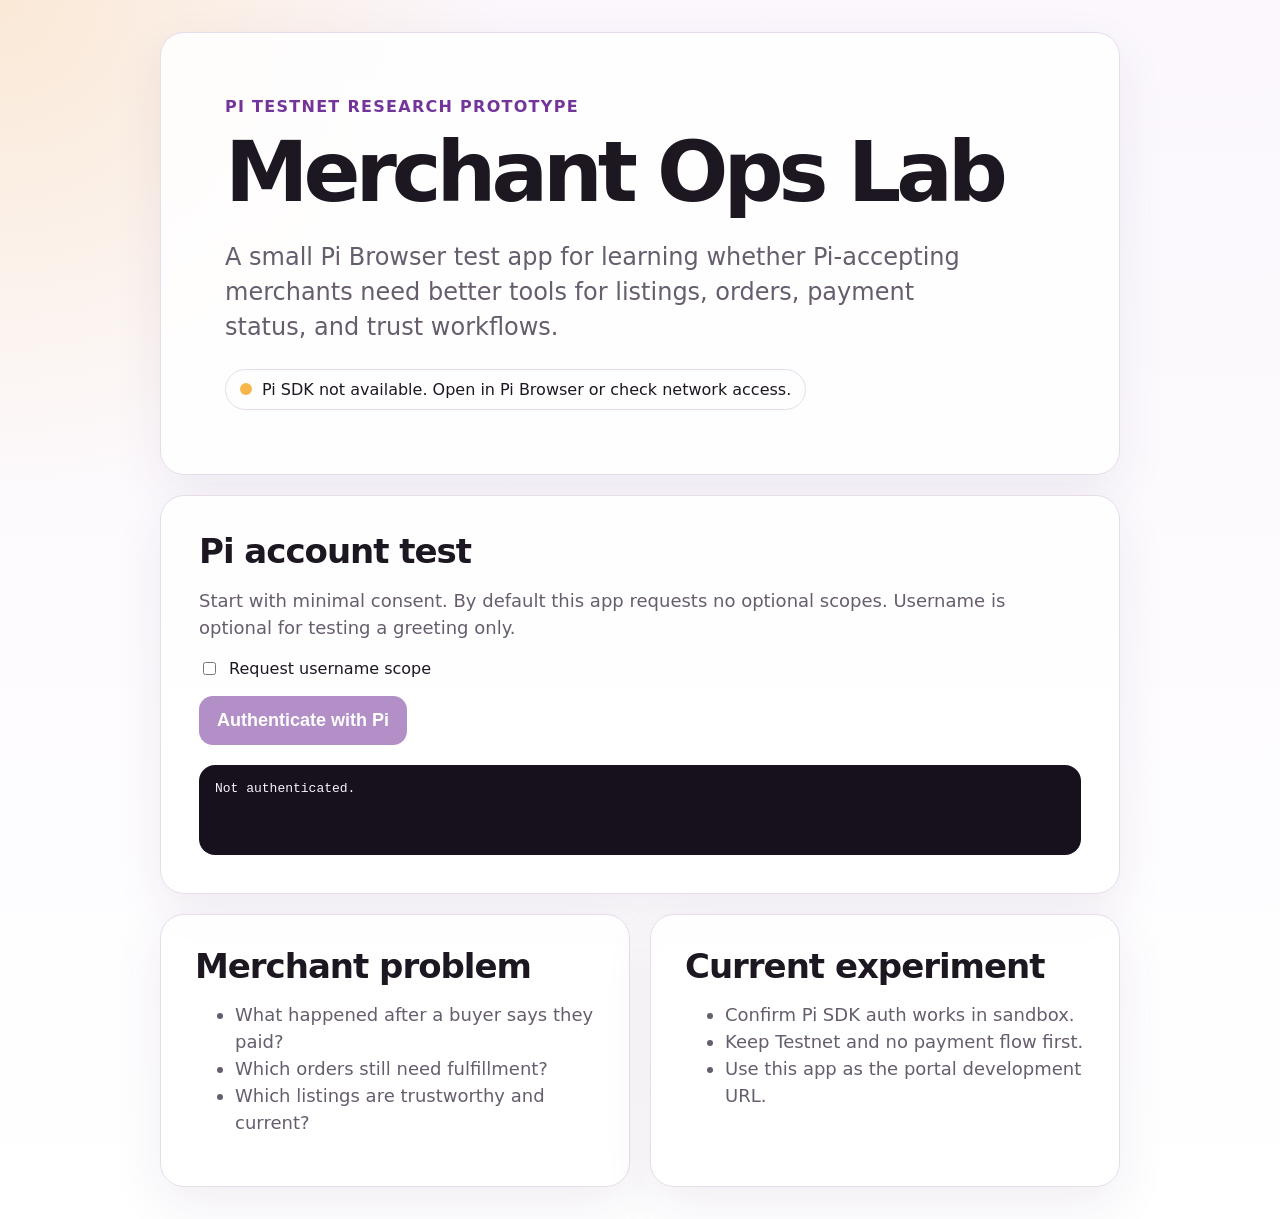
==== index.html @ c4451fe1 "Deploy Merchant Ops Lab shell" ====
<!doctype html>
<html lang="en">
  <head>
    <meta charset="utf-8" />
    <meta name="viewport" content="width=device-width, initial-scale=1" />
    <title>Merchant Ops Lab</title>
    <link rel="stylesheet" href="./styles.css" />
    <script src="https://sdk.minepi.com/pi-sdk.js"></script>
    <script type="module" src="./app.js"></script>
  </head>
  <body>
    <main class="shell">
      <section class="hero">
        <p class="eyebrow">Pi Testnet research prototype</p>
        <h1>Merchant Ops Lab</h1>
        <p class="lead">
          A small Pi Browser test app for learning whether Pi-accepting merchants need better tools for listings,
          orders, payment status, and trust workflows.
        </p>
        <div class="status-card" aria-live="polite">
          <span class="status-dot" id="sdk-status-dot"></span>
          <span id="sdk-status">Checking Pi SDK...</span>
        </div>
      </section>

      <section class="panel">
        <h2>Pi account test</h2>
        <p>
          Start with minimal consent. By default this app requests no optional scopes. Username is optional for testing
          a greeting only.
        </p>

        <label class="checkbox-row">
          <input id="username-scope" type="checkbox" />
          Request username scope
        </label>

        <button id="auth-button" type="button">Authenticate with Pi</button>

        <pre id="auth-result" class="result" aria-live="polite">Not authenticated.</pre>
      </section>

      <section class="grid">
        <article>
          <h2>Merchant problem</h2>
          <ul>
            <li>What happened after a buyer says they paid?</li>
            <li>Which orders still need fulfillment?</li>
            <li>Which listings are trustworthy and current?</li>
          </ul>
        </article>

        <article>
          <h2>Current experiment</h2>
          <ul>
            <li>Confirm Pi SDK auth works in sandbox.</li>
            <li>Keep Testnet and no payment flow first.</li>
            <li>Use this app as the portal development URL.</li>
          </ul>
        </article>
      </section>
    </main>
  </body>
</html>
---- styles.css ----
:root {
  color-scheme: light;
  --purple: #74359a;
  --purple-dark: #4d206b;
  --gold: #f7b64b;
  --ink: #1d1722;
  --muted: #665d6d;
  --line: #e6dceb;
  --surface: #ffffff;
  --bg: #fbf7fd;
}

* {
  box-sizing: border-box;
}

body {
  margin: 0;
  background:
    radial-gradient(circle at top left, rgba(247, 182, 75, 0.22), transparent 32rem),
    linear-gradient(180deg, var(--bg), #ffffff);
  color: var(--ink);
  font-family: Inter, ui-sans-serif, system-ui, -apple-system, BlinkMacSystemFont, "Segoe UI", sans-serif;
}

.shell {
  width: min(960px, calc(100% - 32px));
  margin: 0 auto;
  padding: 32px 0;
}

.hero,
.panel,
.grid article {
  background: rgba(255, 255, 255, 0.88);
  border: 1px solid var(--line);
  border-radius: 24px;
  box-shadow: 0 18px 50px rgba(77, 32, 107, 0.08);
}

.hero {
  padding: clamp(28px, 6vw, 64px);
}

.eyebrow {
  color: var(--purple);
  font-weight: 700;
  letter-spacing: 0.08em;
  margin: 0 0 12px;
  text-transform: uppercase;
}

h1,
h2 {
  line-height: 1.05;
  margin: 0;
}

h1 {
  font-size: clamp(44px, 9vw, 84px);
  letter-spacing: -0.06em;
}

h2 {
  font-size: clamp(24px, 4vw, 34px);
  letter-spacing: -0.03em;
}

.lead {
  color: var(--muted);
  font-size: clamp(18px, 3vw, 24px);
  line-height: 1.45;
  max-width: 760px;
}

.status-card {
  align-items: center;
  border: 1px solid var(--line);
  border-radius: 999px;
  display: inline-flex;
  gap: 10px;
  padding: 10px 14px;
}

.status-dot {
  background: #aaa;
  border-radius: 999px;
  display: inline-block;
  height: 12px;
  width: 12px;
}

.status-dot.ok {
  background: #28a745;
}

.status-dot.warn {
  background: var(--gold);
}

.panel {
  margin-top: 20px;
  padding: clamp(22px, 5vw, 38px);
}

.panel p,
.grid li {
  color: var(--muted);
  font-size: 18px;
  line-height: 1.5;
}

.checkbox-row {
  align-items: center;
  display: flex;
  gap: 10px;
  margin: 18px 0;
}

button {
  background: var(--purple);
  border: 0;
  border-radius: 14px;
  color: white;
  cursor: pointer;
  font-size: 18px;
  font-weight: 700;
  padding: 14px 18px;
}

button:disabled {
  cursor: not-allowed;
  opacity: 0.55;
}

.result {
  background: #17111d;
  border-radius: 16px;
  color: #f8f3ff;
  margin: 20px 0 0;
  min-height: 90px;
  overflow: auto;
  padding: 16px;
  white-space: pre-wrap;
}

.grid {
  display: grid;
  gap: 20px;
  grid-template-columns: repeat(2, minmax(0, 1fr));
  margin-top: 20px;
}

.grid article {
  padding: clamp(22px, 5vw, 34px);
}

@media (max-width: 720px) {
  .grid {
    grid-template-columns: 1fr;
  }
}
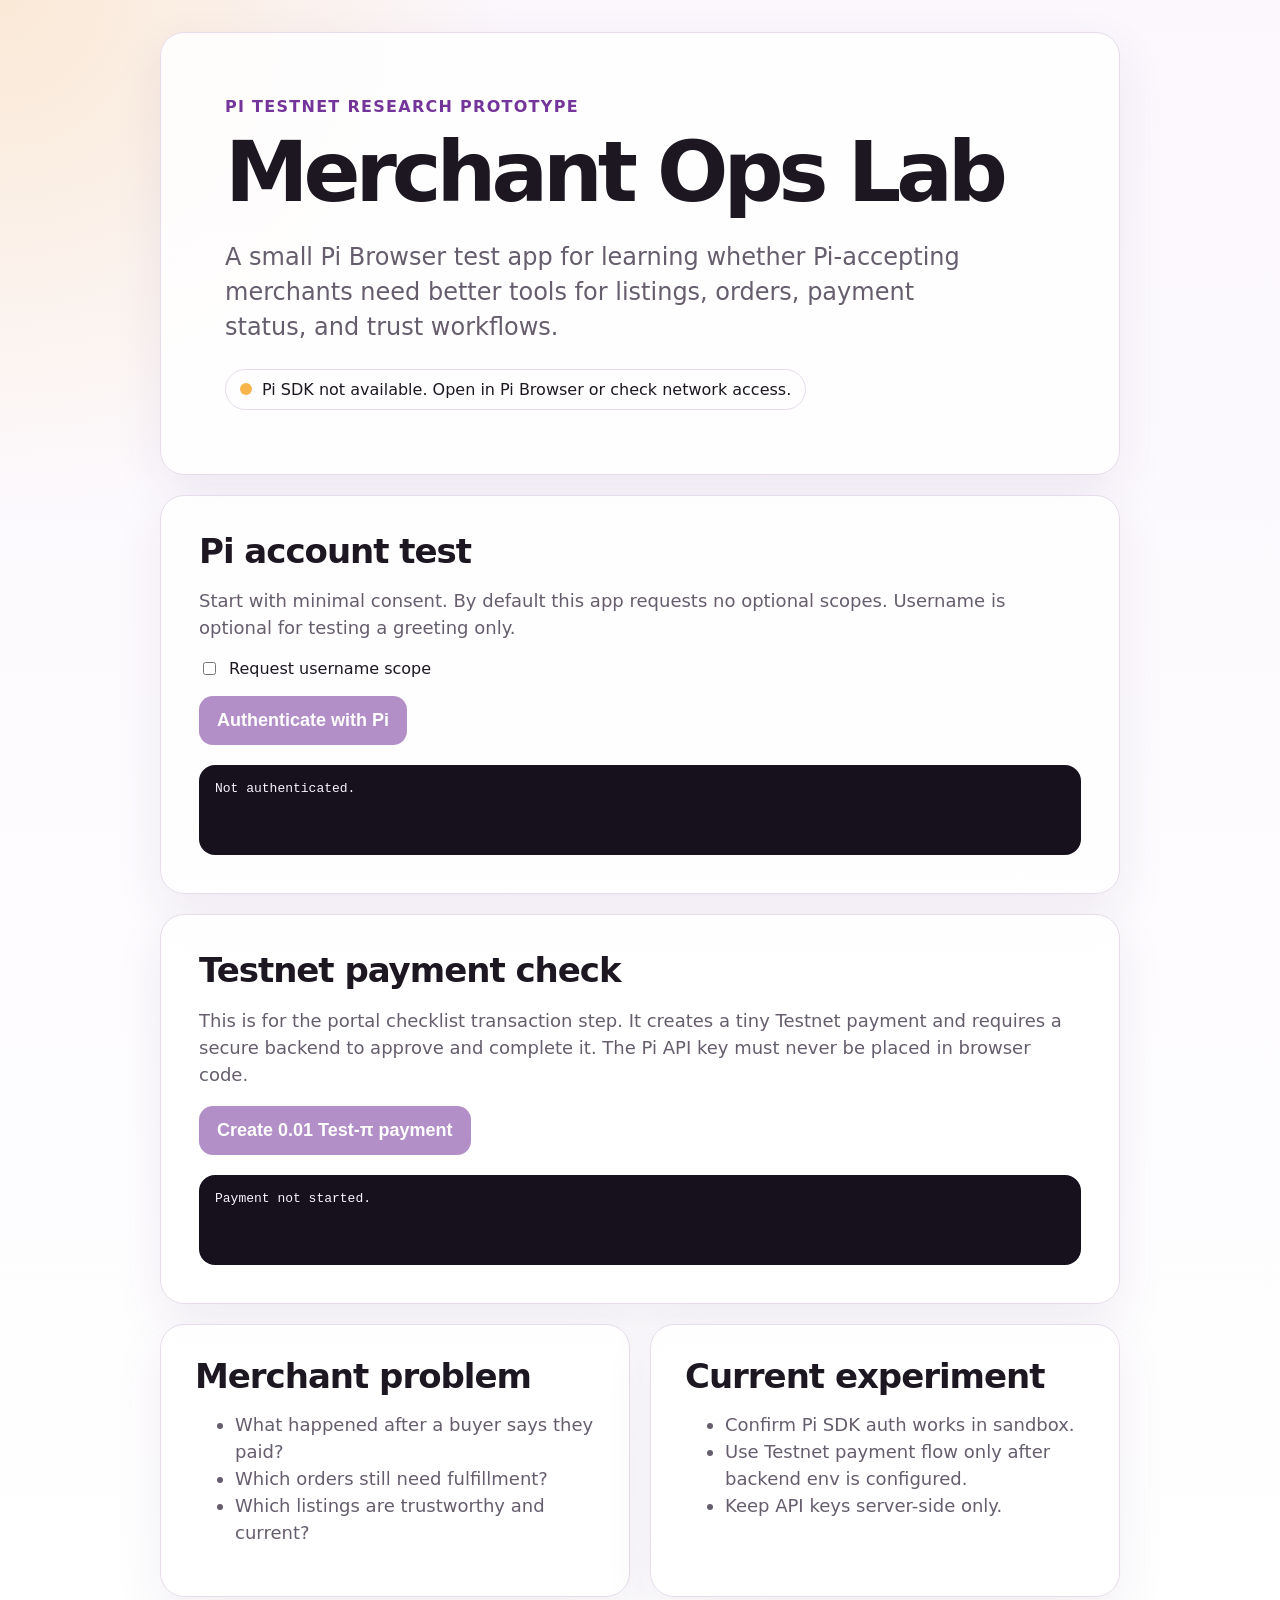
==== commit a1d5553b: "Add Pi Testnet payment UI" ====
--- a/index.html
+++ b/index.html
@@ -40,6 +40,18 @@
         <pre id="auth-result" class="result" aria-live="polite">Not authenticated.</pre>
       </section>
 
+      <section class="panel">
+        <h2>Testnet payment check</h2>
+        <p>
+          This is for the portal checklist transaction step. It creates a tiny Testnet payment and requires a secure
+          backend to approve and complete it. The Pi API key must never be placed in browser code.
+        </p>
+
+        <button id="payment-button" type="button">Create 0.01 Test-π payment</button>
+
+        <pre id="payment-result" class="result" aria-live="polite">Payment not started.</pre>
+      </section>
+
       <section class="grid">
         <article>
           <h2>Merchant problem</h2>
@@ -54,8 +66,8 @@
           <h2>Current experiment</h2>
           <ul>
             <li>Confirm Pi SDK auth works in sandbox.</li>
-            <li>Keep Testnet and no payment flow first.</li>
-            <li>Use this app as the portal development URL.</li>
+            <li>Use Testnet payment flow only after backend env is configured.</li>
+            <li>Keep API keys server-side only.</li>
           </ul>
         </article>
       </section>
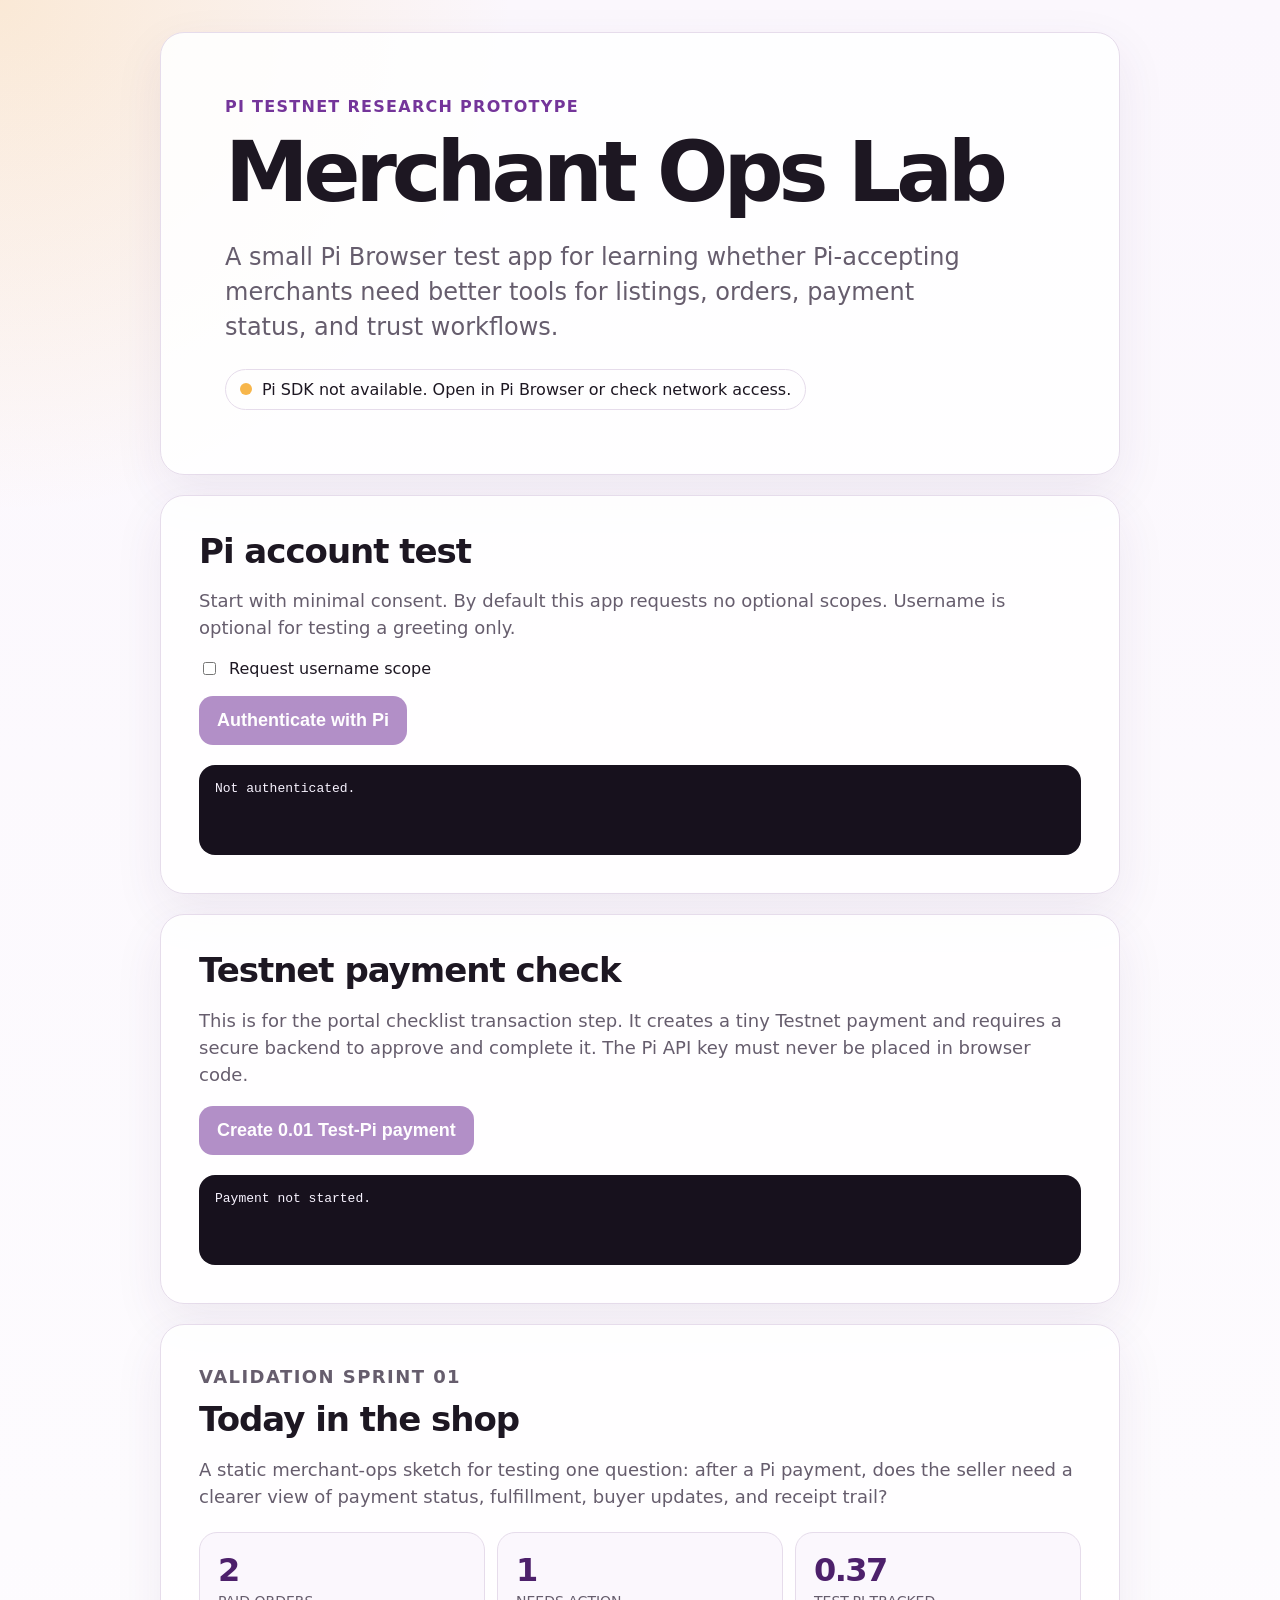
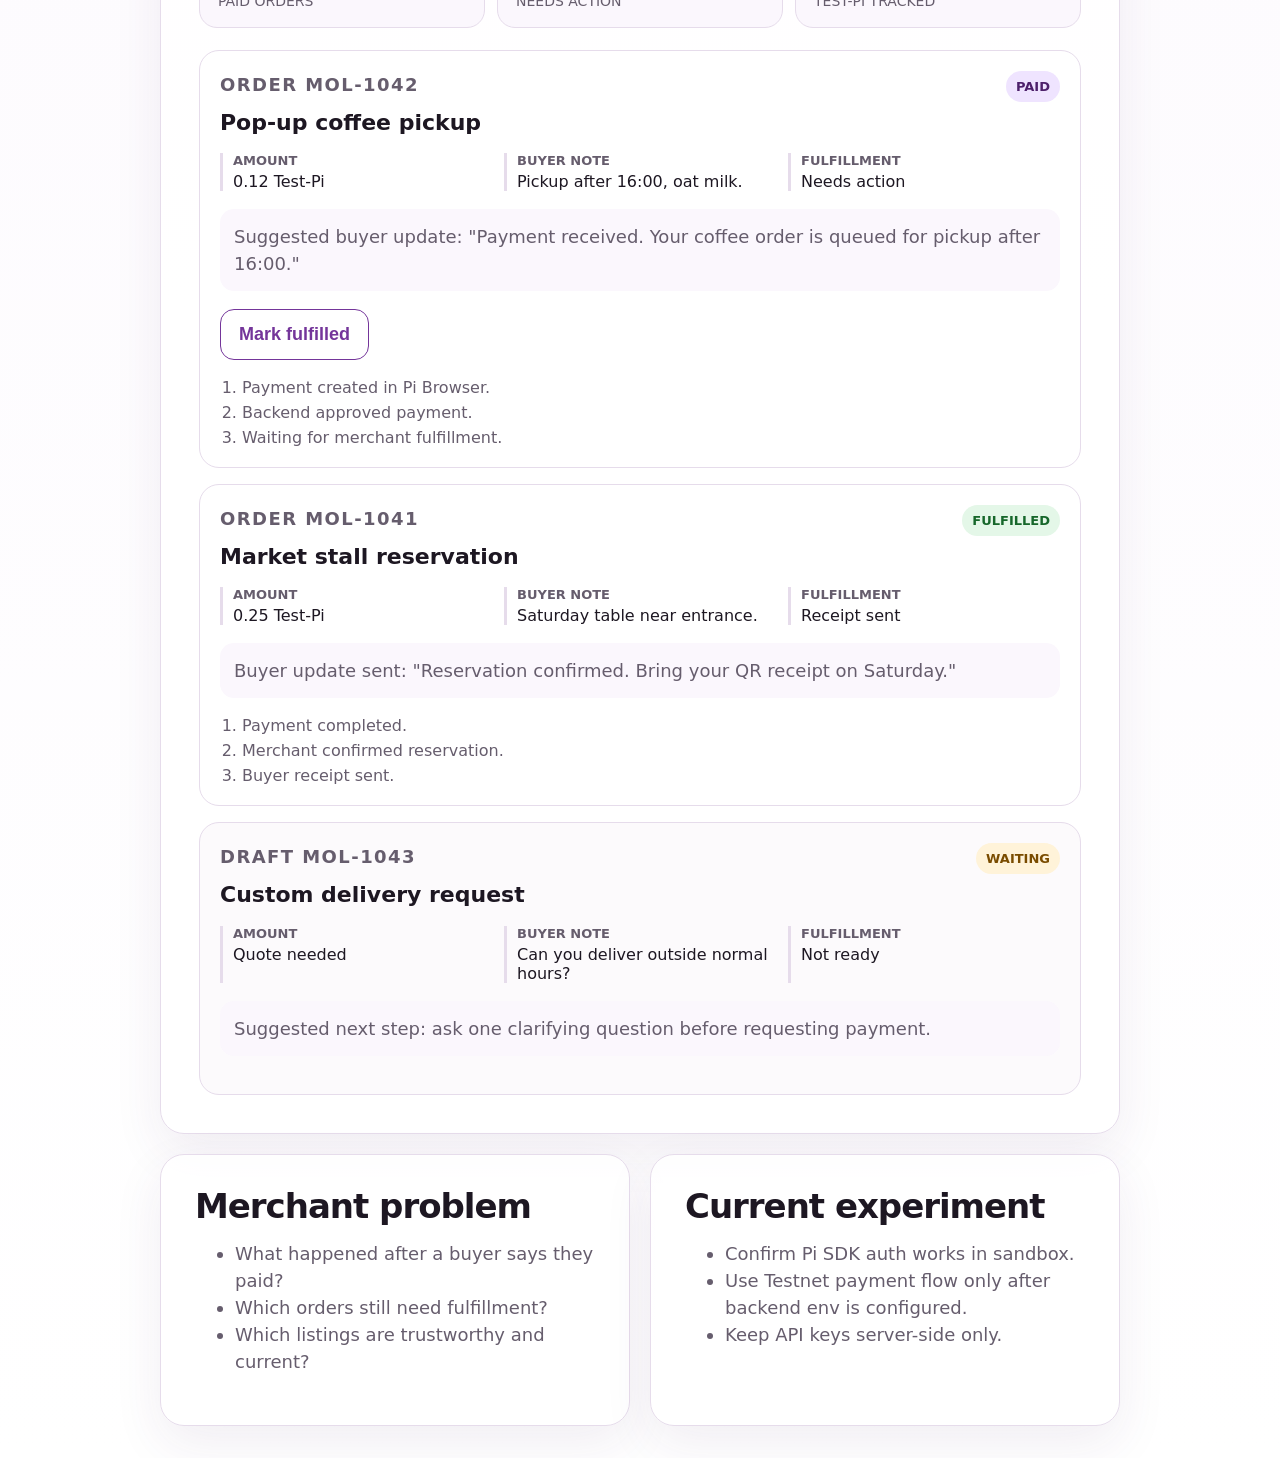
==== commit 6b23b18a: "Add merchant order tracking validation demo" ====
--- a/index.html
+++ b/index.html
@@ -47,9 +47,123 @@
           backend to approve and complete it. The Pi API key must never be placed in browser code.
         </p>
 
-        <button id="payment-button" type="button">Create 0.01 Test-π payment</button>
+        <button id="payment-button" type="button">Create 0.01 Test-Pi payment</button>
 
         <pre id="payment-result" class="result" aria-live="polite">Payment not started.</pre>
+      </section>
+
+      <section class="panel">
+        <p class="eyebrow">Validation sprint 01</p>
+        <h2>Today in the shop</h2>
+        <p>
+          A static merchant-ops sketch for testing one question: after a Pi payment, does the seller need a clearer
+          view of payment status, fulfillment, buyer updates, and receipt trail?
+        </p>
+
+        <div class="metrics" aria-label="Merchant order summary">
+          <article>
+            <span class="metric-value" id="paid-count">2</span>
+            <span class="metric-label">paid orders</span>
+          </article>
+          <article>
+            <span class="metric-value" id="action-count">1</span>
+            <span class="metric-label">needs action</span>
+          </article>
+          <article>
+            <span class="metric-value">0.37</span>
+            <span class="metric-label">Test-Pi tracked</span>
+          </article>
+        </div>
+
+        <div class="orders" aria-label="Mock merchant orders">
+          <article class="order-card" data-order-id="pop-up-coffee">
+            <div class="order-header">
+              <div>
+                <p class="eyebrow">Order MOL-1042</p>
+                <h3>Pop-up coffee pickup</h3>
+              </div>
+              <span class="badge paid">Paid</span>
+            </div>
+            <dl class="order-details">
+              <div>
+                <dt>Amount</dt>
+                <dd>0.12 Test-Pi</dd>
+              </div>
+              <div>
+                <dt>Buyer note</dt>
+                <dd>Pickup after 16:00, oat milk.</dd>
+              </div>
+              <div>
+                <dt>Fulfillment</dt>
+                <dd data-fulfillment-label>Needs action</dd>
+              </div>
+            </dl>
+            <p class="buyer-update" data-buyer-update>
+              Suggested buyer update: "Payment received. Your coffee order is queued for pickup after 16:00."
+            </p>
+            <button class="secondary-button" type="button" data-fulfill-button>Mark fulfilled</button>
+            <ol class="receipt-trail" data-receipt-trail>
+              <li>Payment created in Pi Browser.</li>
+              <li>Backend approved payment.</li>
+              <li>Waiting for merchant fulfillment.</li>
+            </ol>
+          </article>
+
+          <article class="order-card">
+            <div class="order-header">
+              <div>
+                <p class="eyebrow">Order MOL-1041</p>
+                <h3>Market stall reservation</h3>
+              </div>
+              <span class="badge fulfilled">Fulfilled</span>
+            </div>
+            <dl class="order-details">
+              <div>
+                <dt>Amount</dt>
+                <dd>0.25 Test-Pi</dd>
+              </div>
+              <div>
+                <dt>Buyer note</dt>
+                <dd>Saturday table near entrance.</dd>
+              </div>
+              <div>
+                <dt>Fulfillment</dt>
+                <dd>Receipt sent</dd>
+              </div>
+            </dl>
+            <p class="buyer-update">Buyer update sent: "Reservation confirmed. Bring your QR receipt on Saturday."</p>
+            <ol class="receipt-trail">
+              <li>Payment completed.</li>
+              <li>Merchant confirmed reservation.</li>
+              <li>Buyer receipt sent.</li>
+            </ol>
+          </article>
+
+          <article class="order-card muted-order">
+            <div class="order-header">
+              <div>
+                <p class="eyebrow">Draft MOL-1043</p>
+                <h3>Custom delivery request</h3>
+              </div>
+              <span class="badge pending">Waiting</span>
+            </div>
+            <dl class="order-details">
+              <div>
+                <dt>Amount</dt>
+                <dd>Quote needed</dd>
+              </div>
+              <div>
+                <dt>Buyer note</dt>
+                <dd>Can you deliver outside normal hours?</dd>
+              </div>
+              <div>
+                <dt>Fulfillment</dt>
+                <dd>Not ready</dd>
+              </div>
+            </dl>
+            <p class="buyer-update">Suggested next step: ask one clarifying question before requesting payment.</p>
+          </article>
+        </div>
       </section>
 
       <section class="grid">
--- a/styles.css
+++ b/styles.css
@@ -133,6 +133,12 @@
   opacity: 0.55;
 }
 
+.secondary-button {
+  background: transparent;
+  border: 1px solid var(--purple);
+  color: var(--purple);
+}
+
 .result {
   background: #17111d;
   border-radius: 16px;
@@ -144,6 +150,133 @@
   white-space: pre-wrap;
 }
 
+.metrics {
+  display: grid;
+  gap: 12px;
+  grid-template-columns: repeat(3, minmax(0, 1fr));
+  margin: 22px 0;
+}
+
+.metrics article {
+  background: #fbf7fd;
+  border: 1px solid var(--line);
+  border-radius: 18px;
+  padding: 18px;
+}
+
+.metric-value,
+.metric-label {
+  display: block;
+}
+
+.metric-value {
+  color: var(--purple-dark);
+  font-size: 32px;
+  font-weight: 800;
+  letter-spacing: -0.05em;
+}
+
+.metric-label {
+  color: var(--muted);
+  font-size: 14px;
+  margin-top: 4px;
+  text-transform: uppercase;
+}
+
+.orders {
+  display: grid;
+  gap: 16px;
+}
+
+.order-card {
+  background: #fff;
+  border: 1px solid var(--line);
+  border-radius: 20px;
+  padding: 20px;
+}
+
+.muted-order {
+  background: #fcfafc;
+}
+
+.order-header {
+  align-items: flex-start;
+  display: flex;
+  gap: 16px;
+  justify-content: space-between;
+}
+
+h3 {
+  font-size: 22px;
+  line-height: 1.15;
+  margin: 0;
+}
+
+.badge {
+  border-radius: 999px;
+  display: inline-flex;
+  font-size: 13px;
+  font-weight: 800;
+  padding: 8px 10px;
+  text-transform: uppercase;
+}
+
+.badge.paid {
+  background: #efe4ff;
+  color: var(--purple-dark);
+}
+
+.badge.fulfilled {
+  background: #e4f7e8;
+  color: #17672b;
+}
+
+.badge.pending {
+  background: #fff3d9;
+  color: #7a4c00;
+}
+
+.order-details {
+  display: grid;
+  gap: 12px;
+  grid-template-columns: repeat(3, minmax(0, 1fr));
+  margin: 18px 0;
+}
+
+.order-details div {
+  border-left: 3px solid var(--line);
+  padding-left: 10px;
+}
+
+.order-details dt {
+  color: var(--muted);
+  font-size: 13px;
+  font-weight: 800;
+  margin-bottom: 4px;
+  text-transform: uppercase;
+}
+
+.order-details dd {
+  margin: 0;
+}
+
+.buyer-update {
+  background: #fbf7fd;
+  border-radius: 14px;
+  color: var(--muted);
+  padding: 14px;
+}
+
+.receipt-trail {
+  color: var(--muted);
+  margin: 18px 0 0;
+  padding-left: 22px;
+}
+
+.receipt-trail li + li {
+  margin-top: 6px;
+}
+
 .grid {
   display: grid;
   gap: 20px;
@@ -156,7 +289,14 @@
 }
 
 @media (max-width: 720px) {
-  .grid {
+  .grid,
+  .metrics,
+  .order-details {
     grid-template-columns: 1fr;
   }
-}
+
+  .order-header {
+    align-items: flex-start;
+    flex-direction: column;
+  }
+}
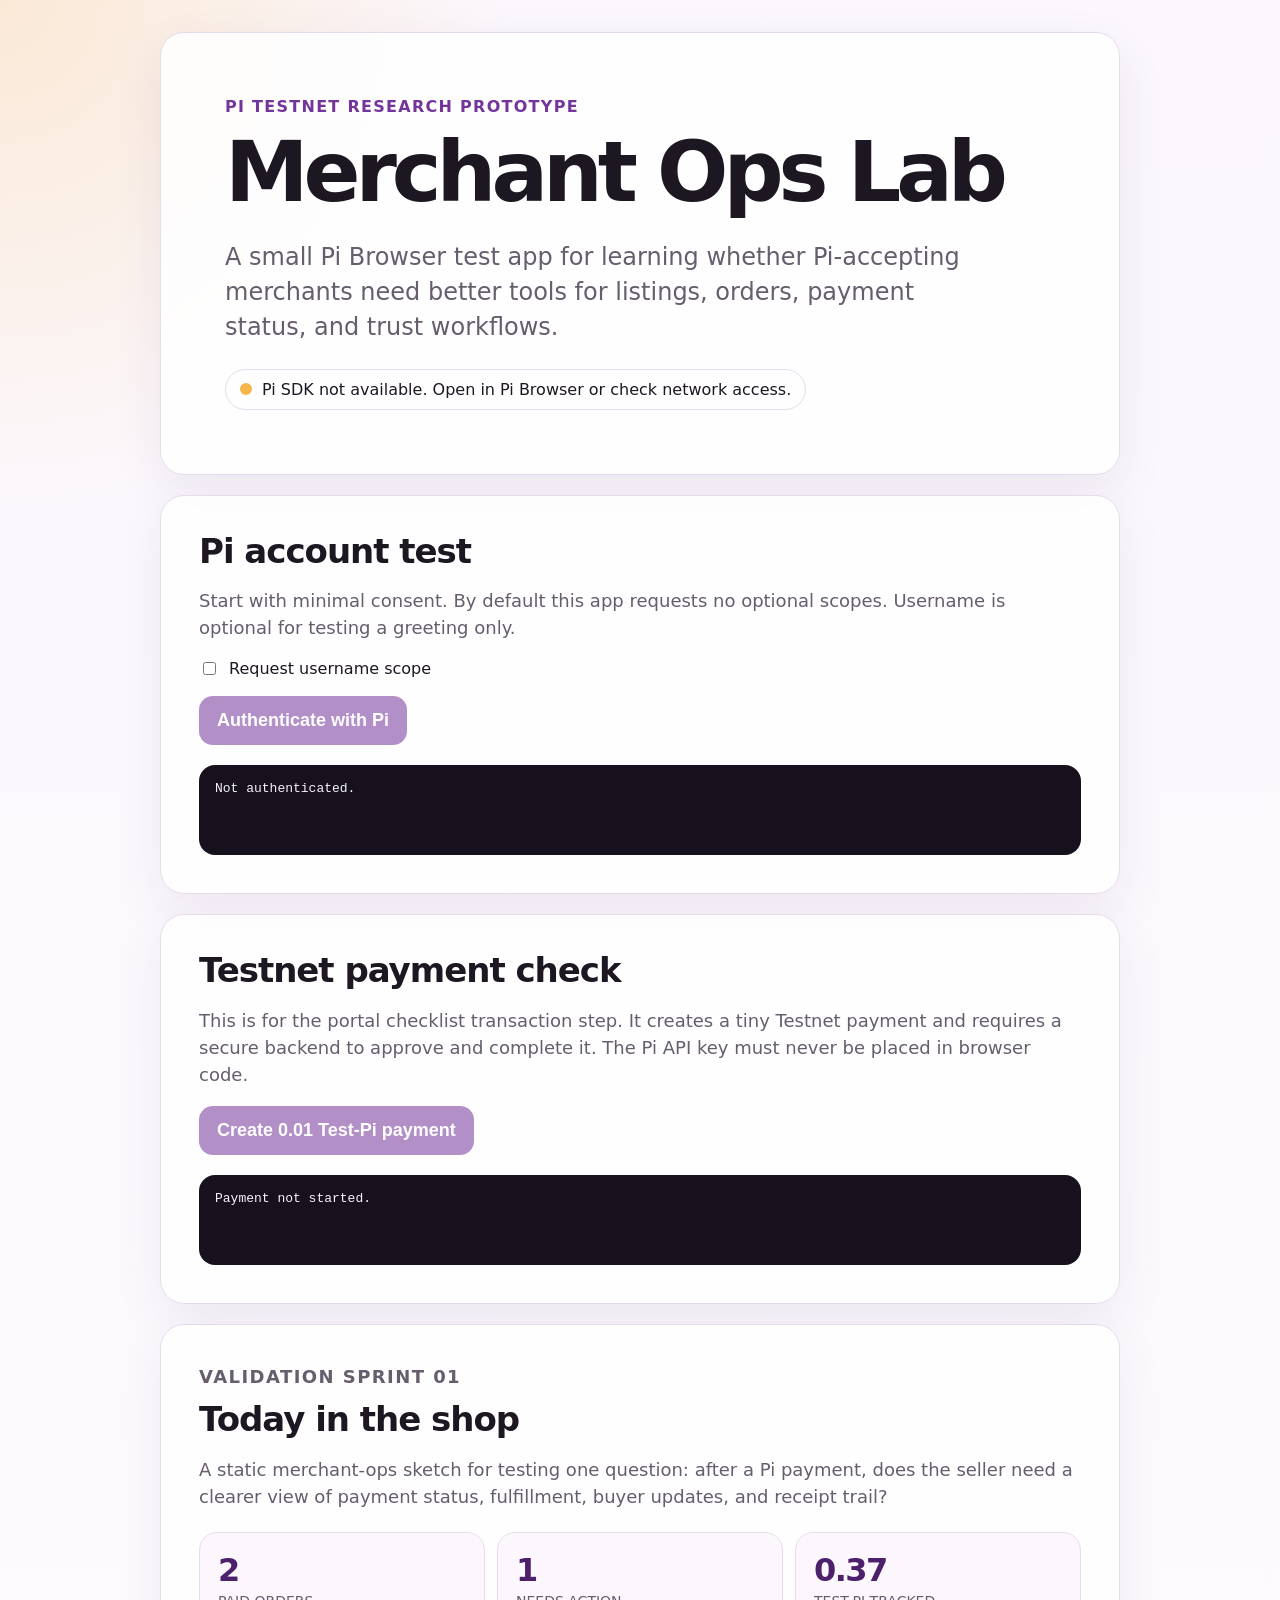
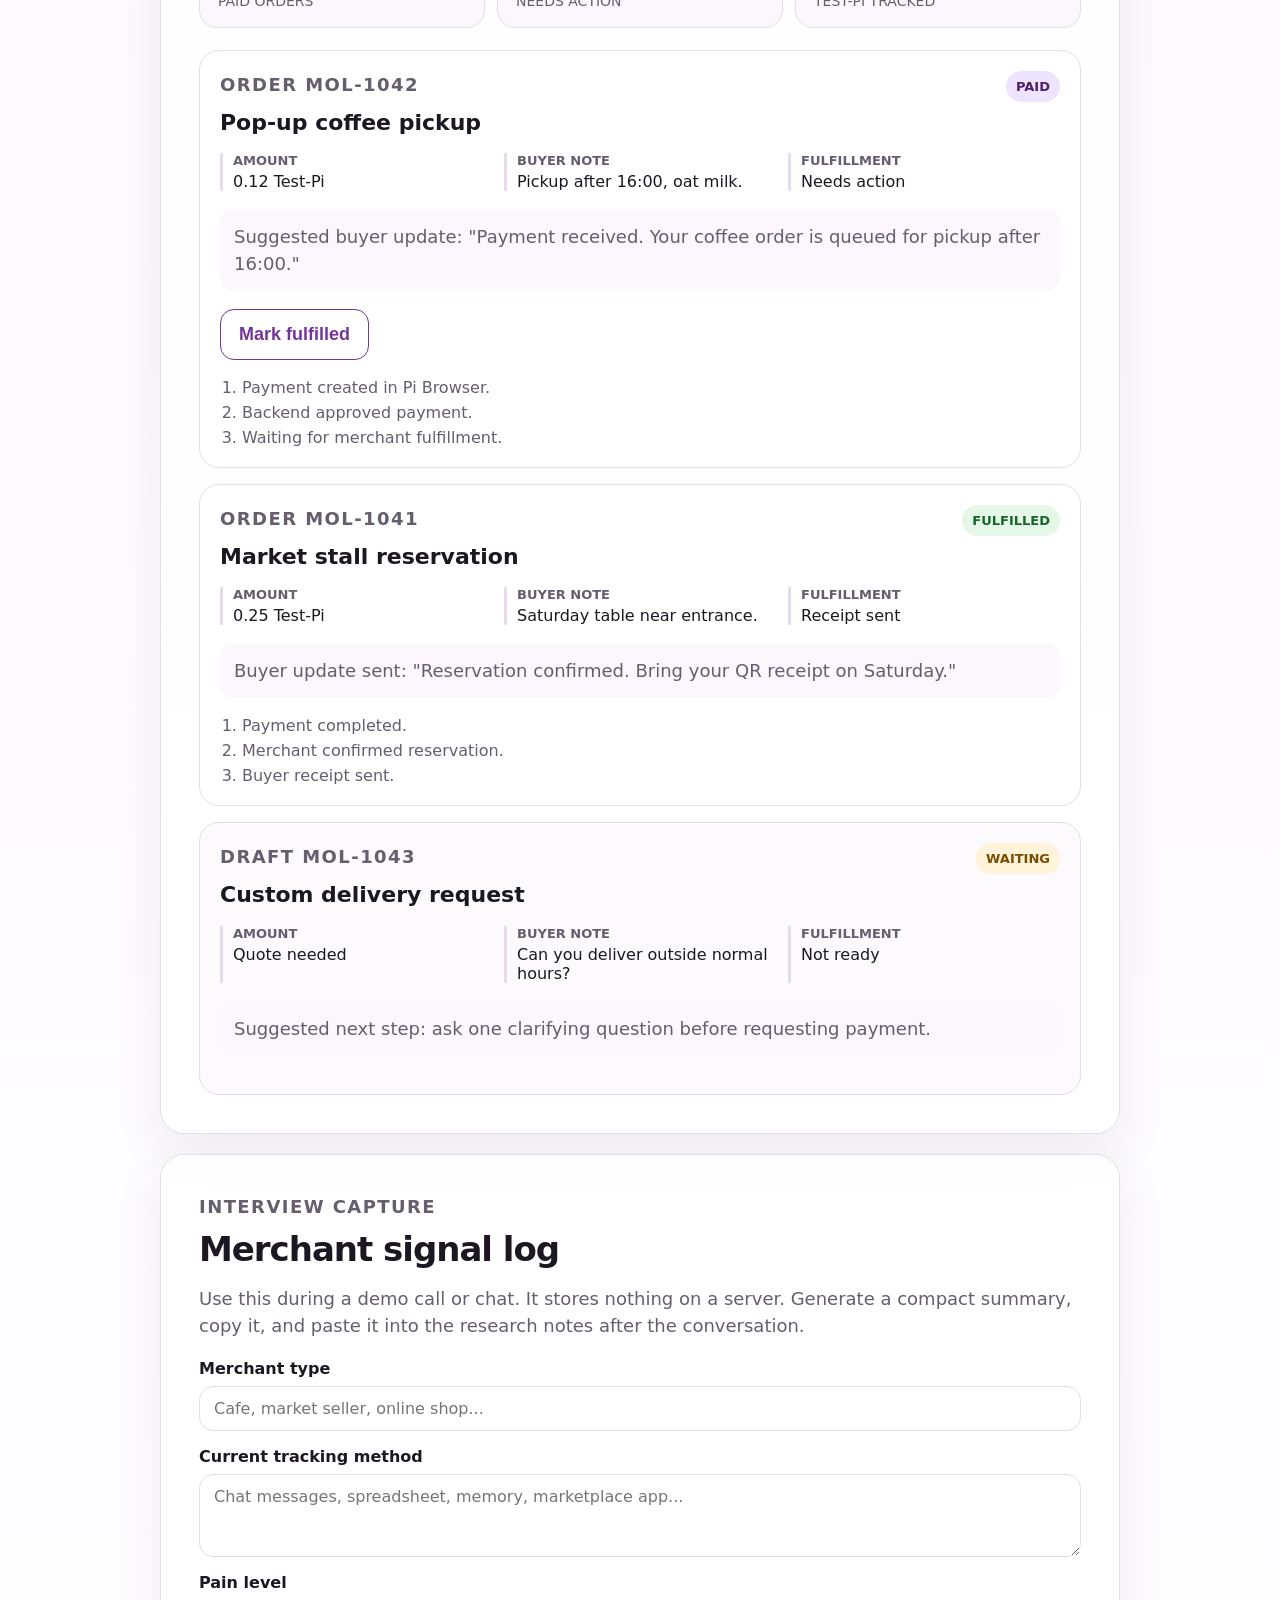
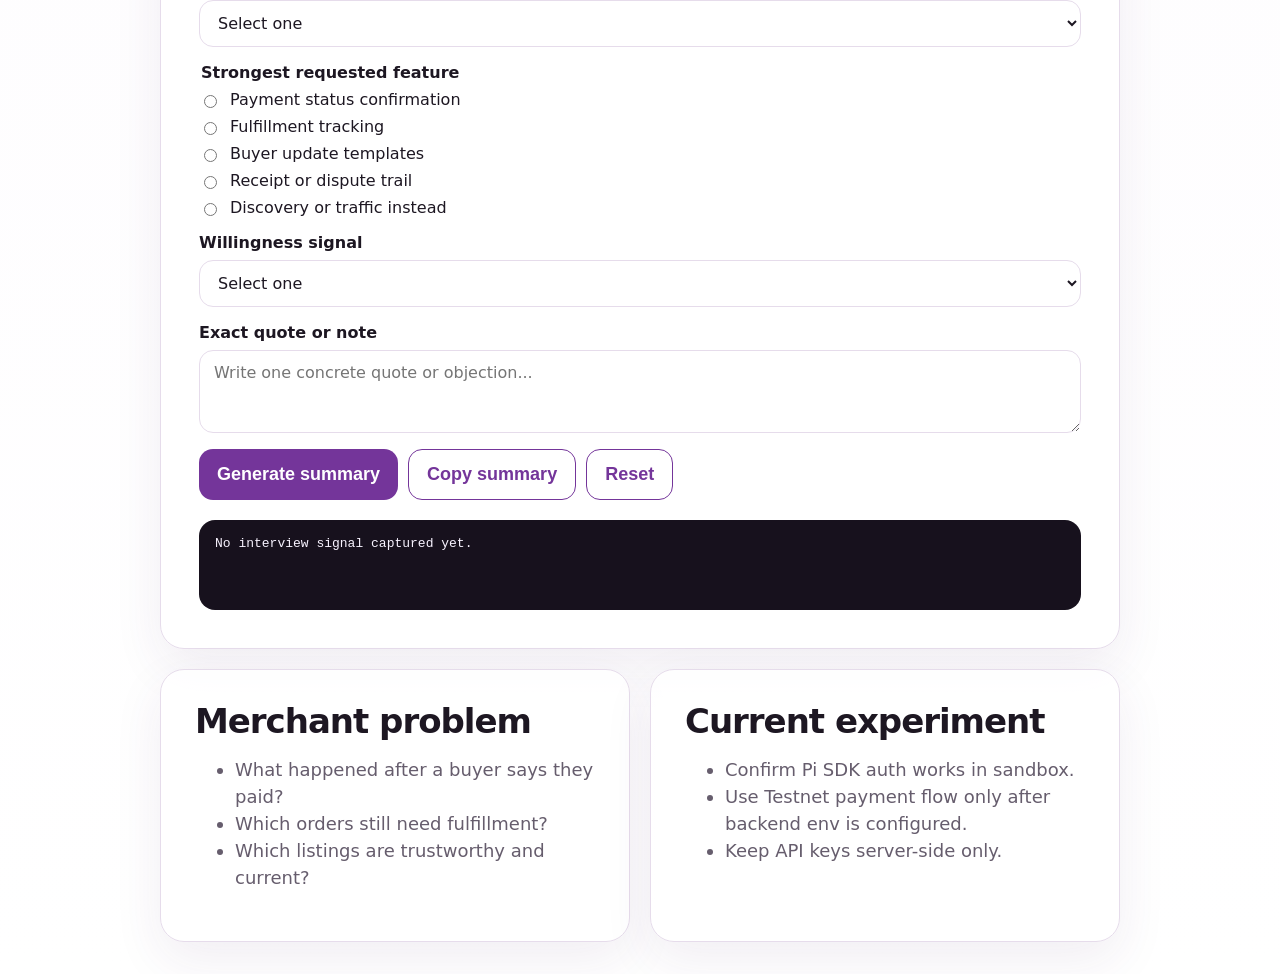
==== commit 22aa63b5: "Add merchant interview signal capture" ====
--- a/index.html
+++ b/index.html
@@ -166,6 +166,97 @@
         </div>
       </section>
 
+      <section class="panel">
+        <p class="eyebrow">Interview capture</p>
+        <h2>Merchant signal log</h2>
+        <p>
+          Use this during a demo call or chat. It stores nothing on a server. Generate a compact summary, copy it, and
+          paste it into the research notes after the conversation.
+        </p>
+
+        <form id="signal-form" class="signal-form">
+          <label>
+            Merchant type
+            <input id="merchant-type" name="merchantType" type="text" placeholder="Cafe, market seller, online shop..." />
+          </label>
+
+          <label>
+            Current tracking method
+            <textarea
+              id="current-method"
+              name="currentMethod"
+              rows="3"
+              placeholder="Chat messages, spreadsheet, memory, marketplace app..."
+            ></textarea>
+          </label>
+
+          <label>
+            Pain level
+            <select id="pain-level" name="painLevel">
+              <option value="">Select one</option>
+              <option value="1 - no pain">1 - no pain</option>
+              <option value="2 - mild annoyance">2 - mild annoyance</option>
+              <option value="3 - recurring problem">3 - recurring problem</option>
+              <option value="4 - costly problem">4 - costly problem</option>
+              <option value="5 - urgent problem">5 - urgent problem</option>
+            </select>
+          </label>
+
+          <fieldset>
+            <legend>Strongest requested feature</legend>
+            <label class="radio-row">
+              <input name="requestedFeature" type="radio" value="Payment status confirmation" />
+              Payment status confirmation
+            </label>
+            <label class="radio-row">
+              <input name="requestedFeature" type="radio" value="Fulfillment tracking" />
+              Fulfillment tracking
+            </label>
+            <label class="radio-row">
+              <input name="requestedFeature" type="radio" value="Buyer update templates" />
+              Buyer update templates
+            </label>
+            <label class="radio-row">
+              <input name="requestedFeature" type="radio" value="Receipt or dispute trail" />
+              Receipt or dispute trail
+            </label>
+            <label class="radio-row">
+              <input name="requestedFeature" type="radio" value="Discovery or traffic instead" />
+              Discovery or traffic instead
+            </label>
+          </fieldset>
+
+          <label>
+            Willingness signal
+            <select id="willingness" name="willingness">
+              <option value="">Select one</option>
+              <option value="No interest">No interest</option>
+              <option value="Would try free demo">Would try free demo</option>
+              <option value="Would pay for setup/support">Would pay for setup/support</option>
+              <option value="Would pay monthly">Would pay monthly</option>
+            </select>
+          </label>
+
+          <label>
+            Exact quote or note
+            <textarea
+              id="merchant-note"
+              name="merchantNote"
+              rows="3"
+              placeholder="Write one concrete quote or objection..."
+            ></textarea>
+          </label>
+
+          <div class="button-row">
+            <button type="submit">Generate summary</button>
+            <button id="copy-signal-button" class="secondary-button" type="button">Copy summary</button>
+            <button id="reset-signal-button" class="secondary-button" type="reset">Reset</button>
+          </div>
+        </form>
+
+        <pre id="signal-result" class="result" aria-live="polite">No interview signal captured yet.</pre>
+      </section>
+
       <section class="grid">
         <article>
           <h2>Merchant problem</h2>
--- a/styles.css
+++ b/styles.css
@@ -117,6 +117,58 @@
   margin: 18px 0;
 }
 
+.signal-form {
+  display: grid;
+  gap: 16px;
+  margin-top: 20px;
+}
+
+.signal-form label,
+.signal-form fieldset {
+  border: 0;
+  color: var(--ink);
+  display: grid;
+  font-weight: 800;
+  gap: 8px;
+  margin: 0;
+  padding: 0;
+}
+
+.signal-form input[type="text"],
+.signal-form select,
+.signal-form textarea {
+  background: #fff;
+  border: 1px solid var(--line);
+  border-radius: 14px;
+  color: var(--ink);
+  font: inherit;
+  font-weight: 500;
+  padding: 12px 14px;
+  width: 100%;
+}
+
+.signal-form textarea {
+  resize: vertical;
+}
+
+.signal-form legend {
+  font-weight: 800;
+  margin-bottom: 8px;
+}
+
+.radio-row {
+  align-items: center;
+  display: flex !important;
+  font-weight: 500 !important;
+  gap: 10px !important;
+}
+
+.button-row {
+  display: flex;
+  flex-wrap: wrap;
+  gap: 10px;
+}
+
 button {
   background: var(--purple);
   border: 0;
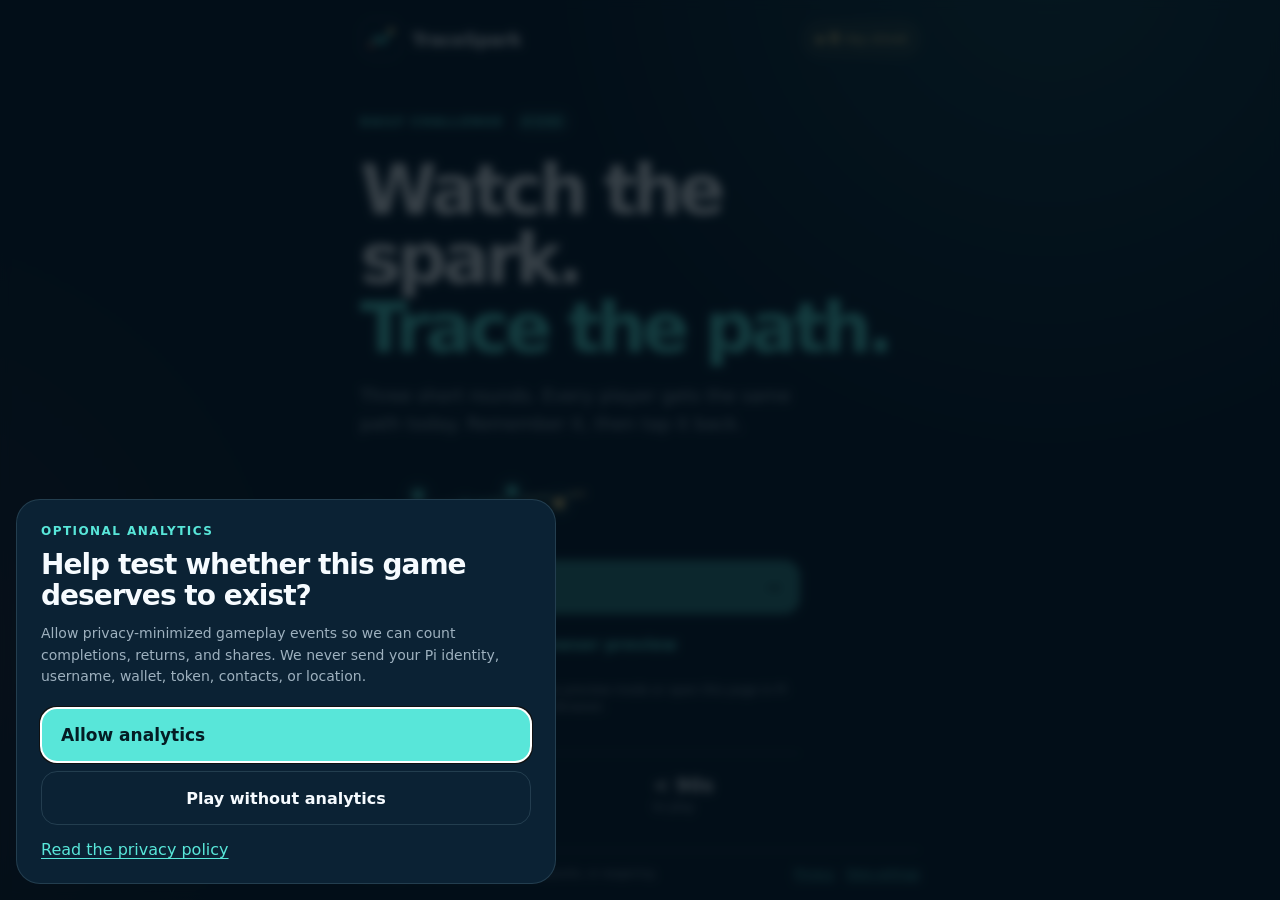
==== commit 5afebd06: "Deploy TraceSpark Testnet frontend" ====
--- a/index.html
+++ b/index.html
@@ -2,280 +2,130 @@
 <html lang="en">
   <head>
     <meta charset="utf-8" />
-    <meta name="viewport" content="width=device-width, initial-scale=1" />
-    <title>Merchant Ops Lab</title>
-    <link rel="stylesheet" href="./styles.css" />
+    <meta name="viewport" content="width=device-width, initial-scale=1, viewport-fit=cover" />
+    <meta name="theme-color" content="#071a2b" />
+    <meta name="description" content="TraceSpark is a short daily memory-path challenge made for mobile play." />
+    <title>TraceSpark — Daily memory challenge</title>
+    <link rel="icon" href="./logo.svg?v=0.1.0" type="image/svg+xml" />
+    <link rel="stylesheet" href="./styles.css?v=0.1.0" />
     <script src="https://sdk.minepi.com/pi-sdk.js"></script>
-    <script type="module" src="./app.js"></script>
+    <script type="module" src="./app.js?v=0.1.1"></script>
   </head>
   <body>
-    <main class="shell">
-      <section class="hero">
-        <p class="eyebrow">Pi Testnet research prototype</p>
-        <h1>Merchant Ops Lab</h1>
-        <p class="lead">
-          A small Pi Browser test app for learning whether Pi-accepting merchants need better tools for listings,
-          orders, payment status, and trust workflows.
-        </p>
-        <div class="status-card" aria-live="polite">
-          <span class="status-dot" id="sdk-status-dot"></span>
-          <span id="sdk-status">Checking Pi SDK...</span>
+    <main class="app-shell">
+      <header class="topbar">
+        <a class="brand" href="./" aria-label="TraceSpark home">
+          <img src="./logo.svg" width="42" height="42" alt="" />
+          <span>TraceSpark</span>
+        </a>
+        <div class="streak-chip" aria-label="Current daily streak">
+          <span aria-hidden="true">◆</span>
+          <strong id="streak-count">0</strong>
+          <span>day streak</span>
+        </div>
+      </header>
+
+      <section id="welcome-view" class="view welcome-view">
+        <div class="challenge-label">
+          <span>Daily challenge</span>
+          <strong id="challenge-number">#—</strong>
+        </div>
+        <h1>Watch the spark.<br /><em>Trace the path.</em></h1>
+        <p class="intro">Three short rounds. Every player gets the same path today. Remember it, then tap it back.</p>
+
+        <div class="demo-path" aria-hidden="true">
+          <span></span><span></span><span></span><span></span><span></span>
+        </div>
+
+        <div class="welcome-actions">
+          <button id="auth-button" class="primary-button" type="button" disabled>
+            <span>Sign in with Pi</span>
+            <span aria-hidden="true">→</span>
+          </button>
+          <button id="preview-button" class="text-button" type="button" hidden>Play browser preview</button>
+          <p id="sdk-status" class="microcopy" role="status">Connecting to Pi…</p>
+        </div>
+
+        <div class="rules" aria-label="Game summary">
+          <div><strong>3</strong><span>rounds</span></div>
+          <div><strong>15</strong><span>sparks</span></div>
+          <div><strong>&lt; 90s</strong><span>to play</span></div>
         </div>
       </section>
 
-      <section class="panel">
-        <h2>Pi account test</h2>
-        <p>
-          Start with minimal consent. By default this app requests no optional scopes. Username is optional for testing
-          a greeting only.
-        </p>
-
-        <label class="checkbox-row">
-          <input id="username-scope" type="checkbox" />
-          Request username scope
-        </label>
-
-        <button id="auth-button" type="button">Authenticate with Pi</button>
-
-        <pre id="auth-result" class="result" aria-live="polite">Not authenticated.</pre>
-      </section>
-
-      <section class="panel">
-        <h2>Testnet payment check</h2>
-        <p>
-          This is for the portal checklist transaction step. It creates a tiny Testnet payment and requires a secure
-          backend to approve and complete it. The Pi API key must never be placed in browser code.
-        </p>
-
-        <button id="payment-button" type="button">Create 0.01 Test-Pi payment</button>
-
-        <pre id="payment-result" class="result" aria-live="polite">Payment not started.</pre>
-      </section>
-
-      <section class="panel">
-        <p class="eyebrow">Validation sprint 01</p>
-        <h2>Today in the shop</h2>
-        <p>
-          A static merchant-ops sketch for testing one question: after a Pi payment, does the seller need a clearer
-          view of payment status, fulfillment, buyer updates, and receipt trail?
-        </p>
-
-        <div class="metrics" aria-label="Merchant order summary">
-          <article>
-            <span class="metric-value" id="paid-count">2</span>
-            <span class="metric-label">paid orders</span>
-          </article>
-          <article>
-            <span class="metric-value" id="action-count">1</span>
-            <span class="metric-label">needs action</span>
-          </article>
-          <article>
-            <span class="metric-value">0.37</span>
-            <span class="metric-label">Test-Pi tracked</span>
-          </article>
+      <section id="game-view" class="view game-view" hidden>
+        <div class="round-header">
+          <div>
+            <span class="overline">Daily challenge</span>
+            <h1 id="round-title">Round 1 of 3</h1>
+          </div>
+          <div id="round-dots" class="round-dots" aria-label="Round progress"></div>
         </div>
 
-        <div class="orders" aria-label="Mock merchant orders">
-          <article class="order-card" data-order-id="pop-up-coffee">
-            <div class="order-header">
-              <div>
-                <p class="eyebrow">Order MOL-1042</p>
-                <h3>Pop-up coffee pickup</h3>
-              </div>
-              <span class="badge paid">Paid</span>
-            </div>
-            <dl class="order-details">
-              <div>
-                <dt>Amount</dt>
-                <dd>0.12 Test-Pi</dd>
-              </div>
-              <div>
-                <dt>Buyer note</dt>
-                <dd>Pickup after 16:00, oat milk.</dd>
-              </div>
-              <div>
-                <dt>Fulfillment</dt>
-                <dd data-fulfillment-label>Needs action</dd>
-              </div>
-            </dl>
-            <p class="buyer-update" data-buyer-update>
-              Suggested buyer update: "Payment received. Your coffee order is queued for pickup after 16:00."
-            </p>
-            <button class="secondary-button" type="button" data-fulfill-button>Mark fulfilled</button>
-            <ol class="receipt-trail" data-receipt-trail>
-              <li>Payment created in Pi Browser.</li>
-              <li>Backend approved payment.</li>
-              <li>Waiting for merchant fulfillment.</li>
-            </ol>
-          </article>
+        <div class="instruction-card">
+          <span id="phase-icon" class="phase-icon" aria-hidden="true">◉</span>
+          <div>
+            <strong id="phase-title">Get ready</strong>
+            <p id="phase-message" aria-live="polite">The path will light up one spark at a time.</p>
+          </div>
+        </div>
 
-          <article class="order-card">
-            <div class="order-header">
-              <div>
-                <p class="eyebrow">Order MOL-1041</p>
-                <h3>Market stall reservation</h3>
-              </div>
-              <span class="badge fulfilled">Fulfilled</span>
-            </div>
-            <dl class="order-details">
-              <div>
-                <dt>Amount</dt>
-                <dd>0.25 Test-Pi</dd>
-              </div>
-              <div>
-                <dt>Buyer note</dt>
-                <dd>Saturday table near entrance.</dd>
-              </div>
-              <div>
-                <dt>Fulfillment</dt>
-                <dd>Receipt sent</dd>
-              </div>
-            </dl>
-            <p class="buyer-update">Buyer update sent: "Reservation confirmed. Bring your QR receipt on Saturday."</p>
-            <ol class="receipt-trail">
-              <li>Payment completed.</li>
-              <li>Merchant confirmed reservation.</li>
-              <li>Buyer receipt sent.</li>
-            </ol>
-          </article>
+        <div id="spark-grid" class="spark-grid" aria-label="Memory path grid"></div>
 
-          <article class="order-card muted-order">
-            <div class="order-header">
-              <div>
-                <p class="eyebrow">Draft MOL-1043</p>
-                <h3>Custom delivery request</h3>
-              </div>
-              <span class="badge pending">Waiting</span>
-            </div>
-            <dl class="order-details">
-              <div>
-                <dt>Amount</dt>
-                <dd>Quote needed</dd>
-              </div>
-              <div>
-                <dt>Buyer note</dt>
-                <dd>Can you deliver outside normal hours?</dd>
-              </div>
-              <div>
-                <dt>Fulfillment</dt>
-                <dd>Not ready</dd>
-              </div>
-            </dl>
-            <p class="buyer-update">Suggested next step: ask one clarifying question before requesting payment.</p>
-          </article>
+        <div class="input-progress">
+          <span id="input-label">Watch closely</span>
+          <div id="input-marks" class="input-marks" aria-hidden="true"></div>
         </div>
       </section>
 
-      <section class="panel">
-        <p class="eyebrow">Interview capture</p>
-        <h2>Merchant signal log</h2>
-        <p>
-          Use this during a demo call or chat. It stores nothing on a server. Generate a compact summary, copy it, and
-          paste it into the research notes after the conversation.
-        </p>
+      <section id="result-view" class="view result-view" hidden>
+        <p class="overline">Daily challenge complete</p>
+        <div class="score-ring" aria-label="Final accuracy">
+          <strong id="result-percent">0%</strong>
+          <span>accuracy</span>
+        </div>
+        <h1 id="result-title">Path captured.</h1>
+        <p id="result-summary" class="intro"></p>
 
-        <form id="signal-form" class="signal-form">
-          <label>
-            Merchant type
-            <input id="merchant-type" name="merchantType" type="text" placeholder="Cafe, market seller, online shop..." />
-          </label>
+        <div id="result-grid" class="result-grid" aria-label="Round results"></div>
 
-          <label>
-            Current tracking method
-            <textarea
-              id="current-method"
-              name="currentMethod"
-              rows="3"
-              placeholder="Chat messages, spreadsheet, memory, marketplace app..."
-            ></textarea>
-          </label>
+        <div class="result-stats">
+          <div><span>Score</span><strong id="result-score">0</strong></div>
+          <div><span>Streak</span><strong id="result-streak">1 day</strong></div>
+          <div><span>Next path</span><strong id="next-countdown">—</strong></div>
+        </div>
 
-          <label>
-            Pain level
-            <select id="pain-level" name="painLevel">
-              <option value="">Select one</option>
-              <option value="1 - no pain">1 - no pain</option>
-              <option value="2 - mild annoyance">2 - mild annoyance</option>
-              <option value="3 - recurring problem">3 - recurring problem</option>
-              <option value="4 - costly problem">4 - costly problem</option>
-              <option value="5 - urgent problem">5 - urgent problem</option>
-            </select>
-          </label>
-
-          <fieldset>
-            <legend>Strongest requested feature</legend>
-            <label class="radio-row">
-              <input name="requestedFeature" type="radio" value="Payment status confirmation" />
-              Payment status confirmation
-            </label>
-            <label class="radio-row">
-              <input name="requestedFeature" type="radio" value="Fulfillment tracking" />
-              Fulfillment tracking
-            </label>
-            <label class="radio-row">
-              <input name="requestedFeature" type="radio" value="Buyer update templates" />
-              Buyer update templates
-            </label>
-            <label class="radio-row">
-              <input name="requestedFeature" type="radio" value="Receipt or dispute trail" />
-              Receipt or dispute trail
-            </label>
-            <label class="radio-row">
-              <input name="requestedFeature" type="radio" value="Discovery or traffic instead" />
-              Discovery or traffic instead
-            </label>
-          </fieldset>
-
-          <label>
-            Willingness signal
-            <select id="willingness" name="willingness">
-              <option value="">Select one</option>
-              <option value="No interest">No interest</option>
-              <option value="Would try free demo">Would try free demo</option>
-              <option value="Would pay for setup/support">Would pay for setup/support</option>
-              <option value="Would pay monthly">Would pay monthly</option>
-            </select>
-          </label>
-
-          <label>
-            Exact quote or note
-            <textarea
-              id="merchant-note"
-              name="merchantNote"
-              rows="3"
-              placeholder="Write one concrete quote or objection..."
-            ></textarea>
-          </label>
-
-          <div class="button-row">
-            <button type="submit">Generate summary</button>
-            <button id="copy-signal-button" class="secondary-button" type="button">Copy summary</button>
-            <button id="reset-signal-button" class="secondary-button" type="reset">Reset</button>
-          </div>
-        </form>
-
-        <pre id="signal-result" class="result" aria-live="polite">No interview signal captured yet.</pre>
+        <button id="share-button" class="primary-button" type="button">
+          <span>Share result</span>
+          <span aria-hidden="true">↗</span>
+        </button>
+        <button id="replay-button" class="text-button" type="button">Replay today's path</button>
+        <p id="share-status" class="microcopy" role="status"></p>
       </section>
 
-      <section class="grid">
-        <article>
-          <h2>Merchant problem</h2>
-          <ul>
-            <li>What happened after a buyer says they paid?</li>
-            <li>Which orders still need fulfillment?</li>
-            <li>Which listings are trustworthy and current?</li>
-          </ul>
-        </article>
+      <footer>
+        <p>Memory, not money. No prizes, deposits, or wagering.</p>
+        <nav aria-label="Legal and settings">
+          <a href="./privacy.html">Privacy</a>
+          <button id="privacy-settings-button" type="button">Data settings</button>
+        </nav>
+      </footer>
+    </main>
 
-        <article>
-          <h2>Current experiment</h2>
-          <ul>
-            <li>Confirm Pi SDK auth works in sandbox.</li>
-            <li>Use Testnet payment flow only after backend env is configured.</li>
-            <li>Keep API keys server-side only.</li>
-          </ul>
-        </article>
-      </section>
-    </main>
+    <dialog id="consent-dialog" class="consent-dialog">
+      <form method="dialog">
+        <p class="overline">Optional analytics</p>
+        <h2>Help test whether this game deserves to exist?</h2>
+        <p>
+          Allow privacy-minimized gameplay events so we can count completions, returns, and shares. We never send your
+          Pi identity, username, wallet, token, contacts, or location.
+        </p>
+        <div class="dialog-actions">
+          <button id="allow-analytics" class="primary-button" value="allow">Allow analytics</button>
+          <button id="decline-analytics" class="secondary-button" value="decline">Play without analytics</button>
+        </div>
+        <a href="./privacy.html">Read the privacy policy</a>
+      </form>
+    </dialog>
   </body>
 </html>
--- a/styles.css
+++ b/styles.css
@@ -1,354 +1,649 @@
 :root {
-  color-scheme: light;
-  --purple: #74359a;
-  --purple-dark: #4d206b;
-  --gold: #f7b64b;
-  --ink: #1d1722;
-  --muted: #665d6d;
-  --line: #e6dceb;
-  --surface: #ffffff;
-  --bg: #fbf7fd;
+  color-scheme: dark;
+  --ink: #f6fbff;
+  --muted: #9eb1bf;
+  --navy: #071a2b;
+  --navy-soft: #0d273b;
+  --panel: rgba(14, 39, 58, 0.86);
+  --cyan: #58e6d9;
+  --cyan-dark: #163f4b;
+  --coral: #ff6b55;
+  --gold: #ffe08a;
+  --line: rgba(174, 222, 231, 0.15);
+  font-family: Inter, ui-rounded, "SF Pro Rounded", system-ui, -apple-system, BlinkMacSystemFont, "Segoe UI", sans-serif;
 }
 
 * {
   box-sizing: border-box;
 }
 
+[hidden] {
+  display: none !important;
+}
+
+html {
+  background: var(--navy);
+}
+
 body {
   margin: 0;
+  min-height: 100vh;
+  min-height: 100svh;
   background:
-    radial-gradient(circle at top left, rgba(247, 182, 75, 0.22), transparent 32rem),
-    linear-gradient(180deg, var(--bg), #ffffff);
+    radial-gradient(circle at 82% -5%, rgba(88, 230, 217, 0.18), transparent 35%),
+    radial-gradient(circle at -10% 72%, rgba(255, 107, 85, 0.1), transparent 28%),
+    var(--navy);
   color: var(--ink);
-  font-family: Inter, ui-sans-serif, system-ui, -apple-system, BlinkMacSystemFont, "Segoe UI", sans-serif;
-}
-
-.shell {
-  width: min(960px, calc(100% - 32px));
+}
+
+button,
+a {
+  -webkit-tap-highlight-color: transparent;
+}
+
+button {
+  font: inherit;
+}
+
+.app-shell {
+  display: flex;
+  min-height: 100vh;
+  min-height: 100svh;
+  flex-direction: column;
   margin: 0 auto;
-  padding: 32px 0;
-}
-
-.hero,
-.panel,
-.grid article {
-  background: rgba(255, 255, 255, 0.88);
+  max-width: 600px;
+  padding: max(18px, env(safe-area-inset-top)) 20px max(20px, env(safe-area-inset-bottom));
+}
+
+.topbar {
+  align-items: center;
+  display: flex;
+  justify-content: space-between;
+}
+
+.brand {
+  align-items: center;
+  color: var(--ink);
+  display: inline-flex;
+  font-size: 18px;
+  font-weight: 850;
+  gap: 10px;
+  letter-spacing: -0.02em;
+  text-decoration: none;
+}
+
+.brand img {
+  border: 1px solid var(--line);
+  border-radius: 12px;
+}
+
+.streak-chip {
+  align-items: center;
+  background: rgba(255, 224, 138, 0.08);
+  border: 1px solid rgba(255, 224, 138, 0.2);
+  border-radius: 999px;
+  color: var(--gold);
+  display: inline-flex;
+  font-size: 12px;
+  gap: 5px;
+  padding: 8px 11px;
+}
+
+.streak-chip strong {
+  font-size: 15px;
+}
+
+.view {
+  flex: 1;
+}
+
+.welcome-view {
+  display: flex;
+  flex-direction: column;
+  justify-content: center;
+  padding: 44px 0 30px;
+}
+
+.challenge-label,
+.overline {
+  color: var(--cyan);
+  font-size: 12px;
+  font-weight: 800;
+  letter-spacing: 0.12em;
+  text-transform: uppercase;
+}
+
+.challenge-label {
+  align-items: center;
+  display: flex;
+  gap: 10px;
+}
+
+.challenge-label strong {
+  background: rgba(88, 230, 217, 0.1);
+  border-radius: 999px;
+  padding: 5px 8px;
+}
+
+h1,
+h2,
+p {
+  margin-top: 0;
+}
+
+h1 {
+  font-size: clamp(42px, 13vw, 70px);
+  letter-spacing: -0.065em;
+  line-height: 0.98;
+  margin: 22px 0 20px;
+}
+
+h1 em {
+  color: var(--cyan);
+  font-style: normal;
+}
+
+h2 {
+  font-size: 28px;
+  letter-spacing: -0.035em;
+  line-height: 1.08;
+}
+
+.intro {
+  color: var(--muted);
+  font-size: 18px;
+  line-height: 1.55;
+  max-width: 470px;
+}
+
+.demo-path {
+  align-items: center;
+  display: flex;
+  height: 58px;
+  margin: 18px 0 28px;
+  position: relative;
+  width: 240px;
+}
+
+.demo-path::before {
+  background: linear-gradient(90deg, var(--coral), var(--cyan), var(--gold));
+  content: "";
+  height: 3px;
+  left: 14px;
+  opacity: 0.75;
+  position: absolute;
+  right: 14px;
+  transform: rotate(-5deg);
+}
+
+.demo-path span {
+  animation: spark-pulse 2.5s infinite both;
+  background: var(--cyan);
+  border: 5px solid var(--navy);
+  border-radius: 50%;
+  box-shadow: 0 0 0 2px rgba(88, 230, 217, 0.3);
+  height: 22px;
+  margin-right: 25px;
+  position: relative;
+  width: 22px;
+}
+
+.demo-path span:nth-child(1) { background: var(--coral); animation-delay: 0s; transform: translateY(12px); }
+.demo-path span:nth-child(2) { animation-delay: 0.18s; transform: translateY(-8px); }
+.demo-path span:nth-child(3) { animation-delay: 0.36s; transform: translateY(5px); }
+.demo-path span:nth-child(4) { animation-delay: 0.54s; transform: translateY(-12px); }
+.demo-path span:nth-child(5) { background: var(--gold); animation-delay: 0.72s; margin-right: 0; }
+
+@keyframes spark-pulse {
+  0%, 30%, 100% { box-shadow: 0 0 0 2px rgba(88, 230, 217, 0.22); }
+  12% { box-shadow: 0 0 0 8px rgba(88, 230, 217, 0.08), 0 0 24px rgba(88, 230, 217, 0.7); }
+}
+
+.welcome-actions {
+  max-width: 440px;
+}
+
+.primary-button,
+.secondary-button,
+.text-button {
+  border-radius: 16px;
+  cursor: pointer;
+  font-weight: 800;
+  min-height: 54px;
+}
+
+.primary-button {
+  align-items: center;
+  background: var(--cyan);
+  border: 0;
+  color: #041c24;
+  display: flex;
+  font-size: 17px;
+  justify-content: space-between;
+  padding: 0 20px;
+  width: 100%;
+}
+
+.primary-button:disabled {
+  cursor: wait;
+  opacity: 0.55;
+}
+
+.secondary-button {
+  background: transparent;
+  border: 1px solid var(--line);
+  color: var(--ink);
+  padding: 0 18px;
+  width: 100%;
+}
+
+.text-button {
+  background: transparent;
+  border: 0;
+  color: var(--cyan);
+  display: block;
+  margin: 4px auto 0;
+  padding: 0 14px;
+}
+
+.microcopy {
+  color: var(--muted);
+  font-size: 12px;
+  line-height: 1.45;
+  margin: 10px 0 0;
+  min-height: 18px;
+  text-align: center;
+}
+
+.rules {
+  border-top: 1px solid var(--line);
+  display: grid;
+  grid-template-columns: repeat(3, 1fr);
+  margin-top: 36px;
+  max-width: 440px;
+  padding-top: 20px;
+}
+
+.rules div {
+  display: grid;
+  gap: 4px;
+}
+
+.rules strong {
+  font-size: 19px;
+}
+
+.rules span {
+  color: var(--muted);
+  font-size: 12px;
+}
+
+.game-view {
+  padding: 42px 0 24px;
+}
+
+.round-header {
+  align-items: flex-end;
+  display: flex;
+  justify-content: space-between;
+}
+
+.round-header h1 {
+  font-size: 36px;
+  margin: 8px 0 0;
+}
+
+.round-dots {
+  display: flex;
+  gap: 7px;
+  padding-bottom: 5px;
+}
+
+.round-dots span {
+  background: var(--cyan-dark);
+  border-radius: 999px;
+  height: 8px;
+  transition: width 180ms ease, background 180ms ease;
+  width: 8px;
+}
+
+.round-dots span.active {
+  background: var(--cyan);
+  width: 24px;
+}
+
+.round-dots span.complete {
+  background: var(--gold);
+}
+
+.instruction-card {
+  align-items: center;
+  background: var(--panel);
+  border: 1px solid var(--line);
+  border-radius: 18px;
+  display: flex;
+  gap: 14px;
+  margin: 26px 0 20px;
+  padding: 15px;
+}
+
+.instruction-card strong {
+  display: block;
+  margin-bottom: 3px;
+}
+
+.instruction-card p {
+  color: var(--muted);
+  font-size: 13px;
+  margin: 0;
+}
+
+.phase-icon {
+  align-items: center;
+  background: rgba(88, 230, 217, 0.1);
+  border-radius: 12px;
+  color: var(--cyan);
+  display: flex;
+  flex: 0 0 42px;
+  height: 42px;
+  justify-content: center;
+}
+
+.spark-grid {
+  display: grid;
+  gap: clamp(10px, 3vw, 16px);
+  grid-template-columns: repeat(4, 1fr);
+  margin: 0 auto;
+  max-width: 470px;
+}
+
+.spark-cell {
+  aspect-ratio: 1;
+  background: rgba(17, 47, 69, 0.85);
+  border: 1px solid var(--line);
+  border-radius: 20px;
+  box-shadow: inset 0 1px rgba(255, 255, 255, 0.03);
+  cursor: default;
+  padding: 0;
+  position: relative;
+  transition: background 110ms ease, border 110ms ease, box-shadow 110ms ease, transform 110ms ease;
+}
+
+.spark-cell::after {
+  background: #315063;
+  border-radius: 50%;
+  content: "";
+  height: 12px;
+  left: 50%;
+  position: absolute;
+  top: 50%;
+  transform: translate(-50%, -50%);
+  transition: inherit;
+  width: 12px;
+}
+
+.spark-grid.accepting .spark-cell {
+  cursor: pointer;
+}
+
+.spark-grid.accepting .spark-cell:active {
+  transform: scale(0.94);
+}
+
+.spark-cell.preview {
+  background: rgba(88, 230, 217, 0.2);
+  border-color: var(--cyan);
+  box-shadow: 0 0 30px rgba(88, 230, 217, 0.3), inset 0 0 20px rgba(88, 230, 217, 0.15);
+  transform: scale(1.04);
+}
+
+.spark-cell.preview::after,
+.spark-cell.correct::after {
+  background: var(--cyan);
+  box-shadow: 0 0 18px var(--cyan);
+  height: 20px;
+  width: 20px;
+}
+
+.spark-cell.incorrect {
+  border-color: var(--coral);
+}
+
+.spark-cell.incorrect::after {
+  background: var(--coral);
+  box-shadow: 0 0 18px rgba(255, 107, 85, 0.8);
+  height: 20px;
+  width: 20px;
+}
+
+.input-progress {
+  align-items: center;
+  display: flex;
+  justify-content: space-between;
+  margin: 22px auto 0;
+  max-width: 470px;
+}
+
+.input-progress > span {
+  color: var(--muted);
+  font-size: 13px;
+  font-weight: 700;
+}
+
+.input-marks {
+  display: flex;
+  gap: 6px;
+}
+
+.input-marks span {
+  background: var(--cyan-dark);
+  border-radius: 50%;
+  height: 8px;
+  width: 8px;
+}
+
+.input-marks span.correct { background: var(--cyan); }
+.input-marks span.incorrect { background: var(--coral); }
+
+.result-view {
+  padding: 44px 0 30px;
+  text-align: center;
+}
+
+.score-ring {
+  align-items: center;
+  background: radial-gradient(circle, rgba(88, 230, 217, 0.14), transparent 66%);
+  border: 2px solid rgba(88, 230, 217, 0.45);
+  border-radius: 50%;
+  display: flex;
+  flex-direction: column;
+  height: 152px;
+  justify-content: center;
+  margin: 28px auto 24px;
+  position: relative;
+  width: 152px;
+}
+
+.score-ring::before {
+  border: 1px dashed rgba(88, 230, 217, 0.18);
+  border-radius: inherit;
+  content: "";
+  inset: -10px;
+  position: absolute;
+}
+
+.score-ring strong {
+  color: var(--cyan);
+  font-size: 44px;
+  letter-spacing: -0.06em;
+}
+
+.score-ring span {
+  color: var(--muted);
+  font-size: 12px;
+  text-transform: uppercase;
+}
+
+.result-view h1 {
+  font-size: 38px;
+  margin: 12px 0;
+}
+
+.result-view .intro {
+  font-size: 16px;
+  margin: 0 auto 22px;
+}
+
+.result-grid {
+  background: rgba(14, 39, 58, 0.6);
+  border: 1px solid var(--line);
+  border-radius: 16px;
+  display: grid;
+  gap: 5px;
+  margin: 0 auto 22px;
+  max-width: 300px;
+  padding: 15px;
+}
+
+.result-grid div {
+  font-size: 18px;
+  letter-spacing: 4px;
+}
+
+.result-stats {
+  display: grid;
+  gap: 8px;
+  grid-template-columns: repeat(3, 1fr);
+  margin: 0 0 24px;
+}
+
+.result-stats div {
+  background: var(--panel);
+  border: 1px solid var(--line);
+  border-radius: 15px;
+  display: grid;
+  gap: 5px;
+  padding: 14px 8px;
+}
+
+.result-stats span {
+  color: var(--muted);
+  font-size: 11px;
+  text-transform: uppercase;
+}
+
+.result-stats strong {
+  font-size: 16px;
+}
+
+footer {
+  align-items: center;
+  border-top: 1px solid var(--line);
+  color: var(--muted);
+  display: flex;
+  font-size: 11px;
+  justify-content: space-between;
+  padding-top: 16px;
+}
+
+footer p {
+  margin: 0;
+  max-width: 55%;
+}
+
+footer nav {
+  display: flex;
+  gap: 12px;
+}
+
+footer a,
+footer button,
+.consent-dialog a,
+.back-link {
+  background: transparent;
+  border: 0;
+  color: var(--cyan);
+  cursor: pointer;
+  font: inherit;
+  padding: 0;
+  text-decoration: underline;
+  text-underline-offset: 3px;
+}
+
+.consent-dialog {
+  background: #0b2234;
   border: 1px solid var(--line);
   border-radius: 24px;
-  box-shadow: 0 18px 50px rgba(77, 32, 107, 0.08);
-}
-
-.hero {
-  padding: clamp(28px, 6vw, 64px);
-}
-
-.eyebrow {
-  color: var(--purple);
-  font-weight: 700;
-  letter-spacing: 0.08em;
-  margin: 0 0 12px;
-  text-transform: uppercase;
-}
-
-h1,
-h2 {
-  line-height: 1.05;
-  margin: 0;
-}
-
-h1 {
-  font-size: clamp(44px, 9vw, 84px);
-  letter-spacing: -0.06em;
-}
-
-h2 {
-  font-size: clamp(24px, 4vw, 34px);
-  letter-spacing: -0.03em;
-}
-
-.lead {
-  color: var(--muted);
-  font-size: clamp(18px, 3vw, 24px);
-  line-height: 1.45;
+  color: var(--ink);
+  margin: auto 16px max(16px, env(safe-area-inset-bottom));
+  max-width: 540px;
+  padding: 0;
+  width: calc(100% - 32px);
+}
+
+.consent-dialog::backdrop {
+  backdrop-filter: blur(5px);
+  background: rgba(2, 12, 20, 0.78);
+}
+
+.consent-dialog form {
+  padding: 24px;
+}
+
+.consent-dialog h2 {
+  margin: 9px 0 12px;
+}
+
+.consent-dialog p:not(.overline) {
+  color: var(--muted);
+  font-size: 14px;
+  line-height: 1.55;
+}
+
+.dialog-actions {
+  display: grid;
+  gap: 9px;
+  margin: 20px 0 15px;
+}
+
+.legal-shell {
+  margin: 0 auto;
   max-width: 760px;
-}
-
-.status-card {
-  align-items: center;
-  border: 1px solid var(--line);
-  border-radius: 999px;
-  display: inline-flex;
-  gap: 10px;
-  padding: 10px 14px;
-}
-
-.status-dot {
-  background: #aaa;
-  border-radius: 999px;
-  display: inline-block;
-  height: 12px;
-  width: 12px;
-}
-
-.status-dot.ok {
-  background: #28a745;
-}
-
-.status-dot.warn {
-  background: var(--gold);
-}
-
-.panel {
-  margin-top: 20px;
-  padding: clamp(22px, 5vw, 38px);
-}
-
-.panel p,
-.grid li {
-  color: var(--muted);
-  font-size: 18px;
-  line-height: 1.5;
-}
-
-.checkbox-row {
-  align-items: center;
-  display: flex;
-  gap: 10px;
-  margin: 18px 0;
-}
-
-.signal-form {
-  display: grid;
-  gap: 16px;
-  margin-top: 20px;
-}
-
-.signal-form label,
-.signal-form fieldset {
-  border: 0;
-  color: var(--ink);
-  display: grid;
-  font-weight: 800;
-  gap: 8px;
-  margin: 0;
-  padding: 0;
-}
-
-.signal-form input[type="text"],
-.signal-form select,
-.signal-form textarea {
-  background: #fff;
-  border: 1px solid var(--line);
-  border-radius: 14px;
-  color: var(--ink);
-  font: inherit;
-  font-weight: 500;
-  padding: 12px 14px;
-  width: 100%;
-}
-
-.signal-form textarea {
-  resize: vertical;
-}
-
-.signal-form legend {
-  font-weight: 800;
-  margin-bottom: 8px;
-}
-
-.radio-row {
-  align-items: center;
-  display: flex !important;
-  font-weight: 500 !important;
-  gap: 10px !important;
-}
-
-.button-row {
-  display: flex;
-  flex-wrap: wrap;
-  gap: 10px;
-}
-
-button {
-  background: var(--purple);
-  border: 0;
-  border-radius: 14px;
-  color: white;
-  cursor: pointer;
-  font-size: 18px;
-  font-weight: 700;
-  padding: 14px 18px;
-}
-
-button:disabled {
-  cursor: not-allowed;
-  opacity: 0.55;
-}
-
-.secondary-button {
-  background: transparent;
-  border: 1px solid var(--purple);
-  color: var(--purple);
-}
-
-.result {
-  background: #17111d;
-  border-radius: 16px;
-  color: #f8f3ff;
-  margin: 20px 0 0;
-  min-height: 90px;
-  overflow: auto;
-  padding: 16px;
-  white-space: pre-wrap;
-}
-
-.metrics {
-  display: grid;
-  gap: 12px;
-  grid-template-columns: repeat(3, minmax(0, 1fr));
-  margin: 22px 0;
-}
-
-.metrics article {
-  background: #fbf7fd;
-  border: 1px solid var(--line);
-  border-radius: 18px;
-  padding: 18px;
-}
-
-.metric-value,
-.metric-label {
-  display: block;
-}
-
-.metric-value {
-  color: var(--purple-dark);
-  font-size: 32px;
-  font-weight: 800;
-  letter-spacing: -0.05em;
-}
-
-.metric-label {
-  color: var(--muted);
-  font-size: 14px;
-  margin-top: 4px;
-  text-transform: uppercase;
-}
-
-.orders {
-  display: grid;
-  gap: 16px;
-}
-
-.order-card {
-  background: #fff;
-  border: 1px solid var(--line);
-  border-radius: 20px;
-  padding: 20px;
-}
-
-.muted-order {
-  background: #fcfafc;
-}
-
-.order-header {
-  align-items: flex-start;
-  display: flex;
-  gap: 16px;
-  justify-content: space-between;
-}
-
-h3 {
-  font-size: 22px;
-  line-height: 1.15;
-  margin: 0;
-}
-
-.badge {
-  border-radius: 999px;
-  display: inline-flex;
-  font-size: 13px;
-  font-weight: 800;
-  padding: 8px 10px;
-  text-transform: uppercase;
-}
-
-.badge.paid {
-  background: #efe4ff;
-  color: var(--purple-dark);
-}
-
-.badge.fulfilled {
-  background: #e4f7e8;
-  color: #17672b;
-}
-
-.badge.pending {
-  background: #fff3d9;
-  color: #7a4c00;
-}
-
-.order-details {
-  display: grid;
-  gap: 12px;
-  grid-template-columns: repeat(3, minmax(0, 1fr));
-  margin: 18px 0;
-}
-
-.order-details div {
-  border-left: 3px solid var(--line);
-  padding-left: 10px;
-}
-
-.order-details dt {
-  color: var(--muted);
-  font-size: 13px;
-  font-weight: 800;
-  margin-bottom: 4px;
-  text-transform: uppercase;
-}
-
-.order-details dd {
-  margin: 0;
-}
-
-.buyer-update {
-  background: #fbf7fd;
-  border-radius: 14px;
-  color: var(--muted);
-  padding: 14px;
-}
-
-.receipt-trail {
-  color: var(--muted);
-  margin: 18px 0 0;
-  padding-left: 22px;
-}
-
-.receipt-trail li + li {
-  margin-top: 6px;
-}
-
-.grid {
-  display: grid;
-  gap: 20px;
-  grid-template-columns: repeat(2, minmax(0, 1fr));
-  margin-top: 20px;
-}
-
-.grid article {
-  padding: clamp(22px, 5vw, 34px);
-}
-
-@media (max-width: 720px) {
-  .grid,
-  .metrics,
-  .order-details {
-    grid-template-columns: 1fr;
+  padding: max(30px, env(safe-area-inset-top)) 22px 60px;
+}
+
+.legal-shell > .overline {
+  margin-top: 54px;
+}
+
+.legal-shell h1 {
+  font-size: clamp(46px, 11vw, 72px);
+}
+
+.legal-shell section {
+  border-top: 1px solid var(--line);
+  padding: 24px 0 6px;
+}
+
+.legal-shell section p {
+  color: var(--muted);
+  line-height: 1.65;
+}
+
+@media (max-width: 380px) {
+  .app-shell { padding-left: 15px; padding-right: 15px; }
+  .streak-chip span:last-child { display: none; }
+  .spark-grid { gap: 9px; }
+  .spark-cell { border-radius: 16px; }
+  footer { align-items: flex-start; flex-direction: column; gap: 12px; }
+  footer p { max-width: none; }
+}
+
+@media (prefers-reduced-motion: reduce) {
+  *, *::before, *::after {
+    animation-duration: 0.01ms !important;
+    animation-iteration-count: 1 !important;
+    scroll-behavior: auto !important;
+    transition-duration: 0.01ms !important;
   }
-
-  .order-header {
-    align-items: flex-start;
-    flex-direction: column;
-  }
-}
+}
